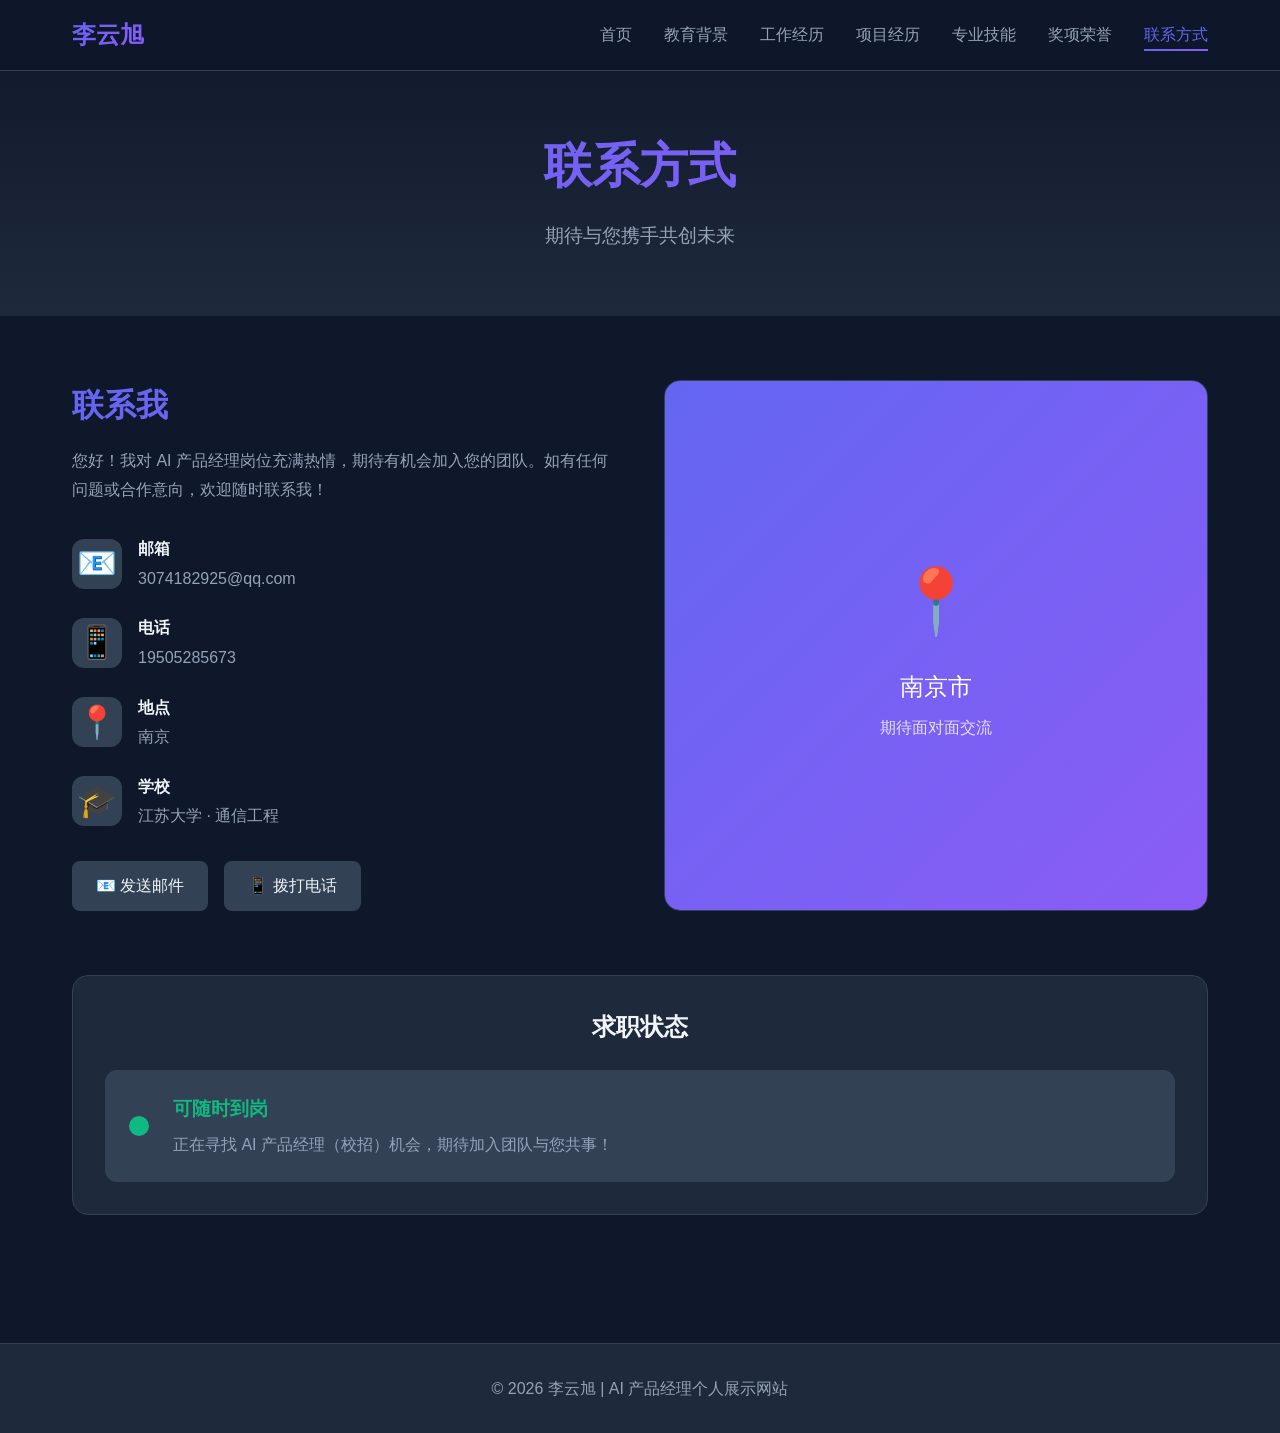
==== contact.html @ aeaad008 "最终版项目代码" ====
<!DOCTYPE html>
<html lang="zh-CN">
<head>
    <meta charset="UTF-8">
    <meta name="viewport" content="width=device-width, initial-scale=1.0">
    <title>联系方式 | 李云旭</title>
    <link rel="stylesheet" href="css/style.css">
</head>
<body>
    <nav class="navbar">
        <div class="nav-container">
            <a href="index.html" class="logo">李云旭</a>
            <ul class="nav-menu">
                <li><a href="index.html">首页</a></li>
                <li><a href="education.html">教育背景</a></li>
                <li><a href="experience.html">工作经历</a></li>
                <li><a href="projects.html">项目经历</a></li>
                <li><a href="skills.html">专业技能</a></li>
                <li><a href="awards.html">奖项荣誉</a></li>
                <li><a href="contact.html" class="active">联系方式</a></li>
            </ul>
            <div class="hamburger">
                <span></span>
                <span></span>
                <span></span>
            </div>
        </div>
    </nav>

    <section class="page-header">
        <h1>联系方式</h1>
        <p>期待与您携手共创未来</p>
    </section>

    <section class="contact-section">
        <div class="container">
            <div class="contact-grid">
                <div class="contact-info">
                    <h2>联系我</h2>
                    <p class="contact-intro">您好！我对 AI 产品经理岗位充满热情，期待有机会加入您的团队。如有任何问题或合作意向，欢迎随时联系我！</p>
                    
                    <div class="contact-items">
                        <div class="contact-item">
                            <div class="contact-icon">📧</div>
                            <div class="contact-details">
                                <h4>邮箱</h4>
                                <a href="mailto:3074182925@qq.com">3074182925@qq.com</a>
                            </div>
                        </div>
                        <div class="contact-item">
                            <div class="contact-icon">📱</div>
                            <div class="contact-details">
                                <h4>电话</h4>
                                <a href="tel:19505285673">19505285673</a>
                            </div>
                        </div>
                        <div class="contact-item">
                            <div class="contact-icon">📍</div>
                            <div class="contact-details">
                                <h4>地点</h4>
                                <p>南京</p>
                            </div>
                        </div>
                        <div class="contact-item">
                            <div class="contact-icon">🎓</div>
                            <div class="contact-details">
                                <h4>学校</h4>
                                <p>江苏大学 · 通信工程</p>
                            </div>
                        </div>
                    </div>

                    <div class="social-links">
                        <a href="mailto:3074182925@qq.com" class="social-link">📧 发送邮件</a>
                        <a href="tel:19505285673" class="social-link">📱 拨打电话</a>
                    </div>
                </div>

                <div class="contact-map">
                    <div class="map-placeholder">
                        <div class="map-icon">📍</div>
                        <p>南京市</p>
                        <span>期待面对面交流</span>
                    </div>
                </div>
            </div>

            <div class="availability">
                <h2>求职状态</h2>
                <div class="status-card">
                    <div class="status-indicator"></div>
                    <div class="status-content">
                        <h3>可随时到岗</h3>
                        <p>正在寻找 AI 产品经理（校招）机会，期待加入团队与您共事！</p>
                    </div>
                </div>
            </div>
        </div>
    </section>

    <footer class="footer">
        <p>© 2026 李云旭 | AI 产品经理个人展示网站</p>
    </footer>

    <script src="js/main.js"></script>
</body>
</html>
---- css/style.css ----
/* ========== 基础变量 ========== */
:root {
    --primary-color: #6366f1;
    --primary-dark: #4f46e5;
    --secondary-color: #8b5cf6;
    --accent-color: #06b6d4;
    --bg-dark: #0f172a;
    --bg-card: #1e293b;
    --bg-light: #334155;
    --text-primary: #f1f5f9;
    --text-secondary: #94a3b8;
    --text-muted: #64748b;
    --border-color: #334155;
    --success-color: #10b981;
    --warning-color: #f59e0b;
    --danger-color: #ef4444;
    --gradient-1: linear-gradient(135deg, #6366f1 0%, #8b5cf6 100%);
    --gradient-2: linear-gradient(135deg, #06b6d4 0%, #6366f1 100%);
    --gradient-3: linear-gradient(135deg, #8b5cf6 0%, #ec4899 100%);
    --shadow-sm: 0 1px 2px rgba(0, 0, 0, 0.3);
    --shadow-md: 0 4px 6px rgba(0, 0, 0, 0.4);
    --shadow-lg: 0 10px 15px rgba(0, 0, 0, 0.5);
    --shadow-xl: 0 20px 25px rgba(0, 0, 0, 0.6);
}

/* ========== 基础重置 ========== */
* {
    margin: 0;
    padding: 0;
    box-sizing: border-box;
}

html {
    scroll-behavior: smooth;
}

body {
    font-family: 'PingFang SC', 'Microsoft YaHei', 'Helvetica Neue', sans-serif;
    background: var(--bg-dark);
    color: var(--text-primary);
    line-height: 1.6;
    overflow-x: hidden;
}

a {
    text-decoration: none;
    color: inherit;
}

ul {
    list-style: none;
}

img {
    max-width: 100%;
    height: auto;
}

/* ========== 导航栏 ========== */
.navbar {
    position: fixed;
    top: 0;
    left: 0;
    right: 0;
    background: rgba(15, 23, 42, 0.95);
    backdrop-filter: blur(10px);
    border-bottom: 1px solid var(--border-color);
    z-index: 1000;
    padding: 1rem 0;
}

.nav-container {
    max-width: 1200px;
    margin: 0 auto;
    padding: 0 2rem;
    display: flex;
    justify-content: space-between;
    align-items: center;
}

.logo {
    font-size: 1.5rem;
    font-weight: bold;
    background: var(--gradient-1);
    -webkit-background-clip: text;
    -webkit-text-fill-color: transparent;
    background-clip: text;
}

.nav-menu {
    display: flex;
    list-style: none;
    gap: 2rem;
}

.nav-menu a {
    color: var(--text-secondary);
    transition: color 0.3s;
    position: relative;
    padding: 0.5rem 0;
}

.nav-menu a:hover,
.nav-menu a.active {
    color: var(--primary-color);
}

.nav-menu a.active::after {
    content: '';
    position: absolute;
    bottom: 0;
    left: 0;
    right: 0;
    height: 2px;
    background: var(--gradient-1);
}

.hamburger {
    display: none;
    cursor: pointer;
    flex-direction: column;
    gap: 5px;
}

.hamburger span {
    display: block;
    width: 25px;
    height: 3px;
    background: var(--text-primary);
    transition: all 0.3s;
}

/* ========== 英雄区域 ========== */
.hero {
    min-height: 100vh;
    display: flex;
    align-items: center;
    justify-content: center;
    padding: 6rem 2rem 4rem;
    position: relative;
    overflow: hidden;
}

.hero-content {
    text-align: center;
    z-index: 1;
    animation: fadeInUp 1s ease;
}

.avatar-container {
    margin-bottom: 2rem;
    position: relative;
}

.avatar {
    width: 150px;
    height: 150px;
    border-radius: 50%;
    border: 4px solid var(--primary-color);
    box-shadow: 0 0 30px rgba(99, 102, 241, 0.5);
    object-fit: cover;
}

.avatar-placeholder {
    width: 150px;
    height: 150px;
    border-radius: 50%;
    border: 4px solid var(--primary-color);
    background: var(--gradient-1);
    display: none;
    align-items: center;
    justify-content: center;
    font-size: 4rem;
    font-weight: bold;
    color: white;
    margin: 0 auto;
}

.hero-title {
    font-size: 3rem;
    margin-bottom: 1rem;
    background: var(--gradient-1);
    -webkit-background-clip: text;
    -webkit-text-fill-color: transparent;
    background-clip: text;
}

.hero-subtitle {
    font-size: 1.5rem;
    color: var(--text-secondary);
    margin-bottom: 2rem;
}

.hero-info {
    display: flex;
    justify-content: center;
    gap: 2rem;
    margin-bottom: 2rem;
    flex-wrap: wrap;
}

.hero-info span {
    color: var(--text-secondary);
    display: flex;
    align-items: center;
    gap: 0.5rem;
}

.hero-buttons {
    display: flex;
    gap: 1rem;
    justify-content: center;
    flex-wrap: wrap;
}

.hero-animation {
    position: absolute;
    top: 0;
    left: 0;
    right: 0;
    bottom: 0;
    pointer-events: none;
}

.floating-element {
    position: absolute;
    width: 20px;
    height: 20px;
    background: var(--gradient-1);
    border-radius: 50%;
    opacity: 0.3;
    animation: float 6s infinite ease-in-out;
}

.floating-element:nth-child(1) {
    top: 20%;
    left: 10%;
    animation-delay: 0s;
}

.floating-element:nth-child(2) {
    top: 60%;
    right: 15%;
    animation-delay: 2s;
}

.floating-element:nth-child(3) {
    bottom: 20%;
    left: 20%;
    animation-delay: 4s;
}

/* ========== 按钮样式 ========== */
.btn {
    padding: 0.75rem 2rem;
    border-radius: 8px;
    font-weight: 600;
    transition: all 0.3s;
    display: inline-block;
    cursor: pointer;
    border: none;
    font-size: 1rem;
}

.btn-primary {
    background: var(--gradient-1);
    color: white;
}

.btn-primary:hover {
    transform: translateY(-2px);
    box-shadow: 0 10px 30px rgba(99, 102, 241, 0.4);
}

.btn-secondary {
    background: transparent;
    color: var(--primary-color);
    border: 2px solid var(--primary-color);
}

.btn-secondary:hover {
    background: var(--primary-color);
    color: white;
}

/* ========== 容器 ========== */
.container {
    max-width: 1200px;
    margin: 0 auto;
    padding: 0 2rem;
}

/* ========== 页面标题 ========== */
.page-header {
    padding: 8rem 2rem 4rem;
    text-align: center;
    background: linear-gradient(180deg, var(--bg-dark) 0%, var(--bg-card) 100%);
}

.page-header h1 {
    font-size: 3rem;
    background: var(--gradient-1);
    -webkit-background-clip: text;
    -webkit-text-fill-color: transparent;
    background-clip: text;
    margin-bottom: 1rem;
}

.page-header p {
    color: var(--text-secondary);
    font-size: 1.2rem;
}

/* ========== 概览卡片 ========== */
.overview {
    padding: 4rem 0;
}

.section-title {
    text-align: center;
    font-size: 2.5rem;
    margin-bottom: 3rem;
    background: var(--gradient-1);
    -webkit-background-clip: text;
    -webkit-text-fill-color: transparent;
    background-clip: text;
}

.section-subtitle {
    text-align: center;
    font-size: 2rem;
    margin-bottom: 2rem;
    color: var(--text-primary);
}

.overview-grid {
    display: grid;
    grid-template-columns: repeat(auto-fit, minmax(250px, 1fr));
    gap: 2rem;
}

.overview-card {
    background: var(--bg-card);
    padding: 2rem;
    border-radius: 16px;
    border: 1px solid var(--border-color);
    text-align: center;
    transition: all 0.3s;
}

.overview-card:hover {
    transform: translateY(-5px);
    border-color: var(--primary-color);
    box-shadow: 0 10px 30px rgba(99, 102, 241, 0.2);
}

.card-icon {
    font-size: 3rem;
    margin-bottom: 1rem;
}

.overview-card h3 {
    margin-bottom: 0.5rem;
    color: var(--text-primary);
}

.overview-card p {
    color: var(--text-secondary);
    margin-bottom: 1rem;
}

.card-link {
    color: var(--primary-color);
    font-weight: 600;
    transition: gap 0.3s;
}

.card-link:hover {
    gap: 0.5rem;
}

/* ========== 教育背景页面优化 ========== */
.education-section {
    padding: 4rem 0;
    min-height: calc(100vh - 200px);
}

/* 网格布局 - 左右分栏 */
.education-grid {
    display: grid;
    grid-template-columns: 1.2fr 0.8fr;
    gap: 2rem;
    align-items: start;
}

/* 左侧教育主卡片 */
.education-main {
    animation: fadeInLeft 0.8s ease;
}

.timeline-card {
    background: var(--bg-card);
    border-radius: 20px;
    border: 1px solid var(--border-color);
    padding: 2.5rem;
    transition: all 0.3s;
}

.timeline-card:hover {
    border-color: var(--primary-color);
    box-shadow: 0 10px 40px rgba(99, 102, 241, 0.15);
}

.timeline-header {
    display: flex;
    gap: 1.5rem;
    align-items: flex-start;
    margin-bottom: 2rem;
    padding-bottom: 2rem;
    border-bottom: 1px solid var(--border-color);
}

.timeline-icon {
    font-size: 3rem;
    flex-shrink: 0;
}

.timeline-info {
    flex: 1;
}

.timeline-date {
    color: var(--primary-color);
    font-weight: 600;
    font-size: 0.95rem;
    margin-bottom: 0.5rem;
    display: block;
}

.timeline-info h3 {
    font-size: 1.8rem;
    margin-bottom: 0.5rem;
    background: var(--gradient-1);
    -webkit-background-clip: text;
    -webkit-text-fill-color: transparent;
    background-clip: text;
}

.timeline-school,
.timeline-major {
    color: var(--text-secondary);
    margin-bottom: 0.3rem;
    font-size: 0.95rem;
}

/* 统计卡片优化 */
.education-stats {
    display: grid;
    grid-template-columns: repeat(3, 1fr);
    gap: 1rem;
    margin: 2rem 0;
}

.stat-card {
    background: var(--bg-light);
    padding: 1.5rem 1rem;
    border-radius: 12px;
    text-align: center;
    transition: all 0.3s;
    border: 1px solid transparent;
}

.stat-card:hover {
    border-color: var(--primary-color);
    transform: translateY(-3px);
}

.stat-value {
    display: block;
    font-size: 1.5rem;
    font-weight: bold;
    color: var(--primary-color);
    margin-bottom: 0.5rem;
}

/* CET-6 特殊处理 - 字体缩小 */
.stat-value.small-text {
    font-size: 1.2rem;
    letter-spacing: 1px;
}

.stat-label {
    color: var(--text-secondary);
    font-size: 0.85rem;
    display: block;
}

/* 课程详情 */
.education-details {
    margin-top: 2rem;
    padding-top: 2rem;
    border-top: 1px solid var(--border-color);
}

.education-details h4 {
    margin-bottom: 1rem;
    color: var(--text-primary);
    font-size: 1.1rem;
}

.course-tags {
    display: flex;
    flex-wrap: wrap;
    gap: 0.5rem;
}

.course-tags span {
    background: rgba(99, 102, 241, 0.15);
    color: var(--primary-color);
    padding: 0.5rem 1rem;
    border-radius: 20px;
    font-size: 0.9rem;
    border: 1px solid rgba(99, 102, 241, 0.3);
    transition: all 0.3s;
}

.course-tags span:hover {
    background: rgba(99, 102, 241, 0.25);
    transform: translateY(-2px);
}

/* 右侧校园经历 */
.campus-experience-side {
    animation: fadeInRight 0.8s ease;
}

.side-title {
    font-size: 1.5rem;
    margin-bottom: 1.5rem;
    color: var(--text-primary);
    display: flex;
    align-items: center;
    gap: 0.5rem;
}

.experience-card-compact {
    background: var(--bg-card);
    border-radius: 16px;
    border: 1px solid var(--border-color);
    padding: 1.5rem;
    margin-bottom: 1.5rem;
    transition: all 0.3s;
}

.experience-card-compact:hover {
    border-color: var(--primary-color);
    transform: translateY(-3px);
    box-shadow: 0 8px 25px rgba(99, 102, 241, 0.15);
}

.exp-header {
    display: flex;
    align-items: center;
    gap: 1rem;
    margin-bottom: 1rem;
    padding-bottom: 1rem;
    border-bottom: 1px solid var(--border-color);
}

.exp-icon {
    font-size: 2rem;
    flex-shrink: 0;
}

.exp-info {
    flex: 1;
}

.exp-info h4 {
    font-size: 1.2rem;
    margin-bottom: 0.25rem;
    color: var(--text-primary);
}

.exp-org {
    color: var(--text-secondary);
    font-size: 0.85rem;
    display: block;
}

.exp-time {
    color: var(--primary-color);
    font-size: 0.85rem;
    font-weight: 600;
    white-space: nowrap;
}

.exp-details {
    padding-left: 0.5rem;
}

.exp-details li {
    color: var(--text-secondary);
    margin-bottom: 0.5rem;
    position: relative;
    padding-left: 1.2rem;
    font-size: 0.9rem;
    line-height: 1.6;
}

.exp-details li::before {
    content: '▹';
    color: var(--primary-color);
    position: absolute;
    left: 0;
    font-size: 0.8rem;
}

/* 动画 */
@keyframes fadeInLeft {
    from {
        opacity: 0;
        transform: translateX(-30px);
    }
    to {
        opacity: 1;
        transform: translateX(0);
    }
}

@keyframes fadeInRight {
    from {
        opacity: 0;
        transform: translateX(30px);
    }
    to {
        opacity: 1;
        transform: translateX(0);
    }
}

/* 响应式 */
@media (max-width: 900px) {
    .education-grid {
        grid-template-columns: 1fr;
    }
    
    .education-stats {
        grid-template-columns: 1fr;
    }
    
    .exp-header {
        flex-wrap: wrap;
    }
    
    .exp-time {
        width: 100%;
        margin-top: 0.5rem;
    }
}

/* ========== 工作经历 ========== */
.experience-section {
    padding: 4rem 0;
}

.company-card {
    background: var(--bg-card);
    border-radius: 16px;
    border: 1px solid var(--border-color);
    overflow: hidden;
}

.company-header {
    background: var(--bg-light);
    padding: 2rem;
    display: flex;
    justify-content: space-between;
    align-items: center;
    flex-wrap: wrap;
    gap: 1rem;
}

.company-info h2 {
    font-size: 1.8rem;
    margin-bottom: 0.5rem;
}

.company-position,
.company-time {
    color: var(--text-secondary);
}

.company-tags {
    display: flex;
    gap: 0.5rem;
    flex-wrap: wrap;
}

.company-tags span {
    background: linear-gradient(135deg, rgba(99, 102, 241, 0.3) 0%, rgba(139, 92, 246, 0.3) 100%);
    color: #a5b4fc;
    padding: 0.6rem 1.2rem;
    border-radius: 20px;
    font-size: 1rem;
    font-weight: 700;
    border: 1px solid rgba(99, 102, 241, 0.5);
    box-shadow: 0 2px 10px rgba(99, 102, 241, 0.2);
    transition: all 0.3s;
}

.company-tags span:hover {
    background: linear-gradient(135deg, rgba(99, 102, 241, 0.5) 0%, rgba(139, 92, 246, 0.5) 100%);
    color: #c7d2fe;
    transform: translateY(-2px);
    box-shadow: 0 4px 15px rgba(99, 102, 241, 0.4);
}


/* 霓虹发光效果 */
.company-tags span.bold {
    text-shadow: 0 0 10px rgba(99, 102, 241, 0.8),
                 0 0 20px rgba(99, 102, 241, 0.5);
}

.work-content {
    padding: 2rem;
}

.work-item {
    display: flex;
    gap: 1.5rem;
    margin-bottom: 2rem;
    padding-bottom: 2rem;
    border-bottom: 1px solid var(--border-color);
}

.work-item:last-child {
    margin-bottom: 0;
    padding-bottom: 0;
    border-bottom: none;
}

.work-icon {
    font-size: 2rem;
    flex-shrink: 0;
}

.work-details h3 {
    margin-bottom: 1rem;
    color: var(--primary-color);
}

.work-details ul {
    padding-left: 1rem;
}

.work-details li {
    color: var(--text-secondary);
    margin-bottom: 0.5rem;
    position: relative;
    padding-left: 1.5rem;
}

.work-details li::before {
    content: '•';
    color: var(--primary-color);
    position: absolute;
    left: 0;
}

/* 公司卡片操作按钮区域 */
.company-action {
    width: auto;
    margin-top: 0;
    display: flex;
    justify-content: flex-end;
    align-self: center;
}

@media (max-width: 768px) {
    .company-action {
        width: 100%;
        margin-top: 1rem;
        justify-content: center;
        align-self: stretch;
    }
}

/* 查看工作内容按钮样式 */
.btn-view-work {
    display: inline-flex;
    align-items: center;
    gap: 0.5rem;
    padding: 0.75rem 2rem;
    background: linear-gradient(135deg, #667eea 0%, #764ba2 100%);
    color: #fff;
    text-decoration: none;
    border-radius: 50px;
    font-weight: 600;
    font-size: 0.95rem;
    transition: all 0.3s ease;
    box-shadow: 0 4px 15px rgba(102, 126, 234, 0.3);
    border: 2px solid transparent;
    position: relative;
    overflow: hidden;
}

.btn-view-work::before {
    content: '';
    position: absolute;
    top: 0;
    left: -100%;
    width: 100%;
    height: 100%;
    background: linear-gradient(90deg, transparent, rgba(255, 255, 255, 0.3), transparent);
    transition: left 0.5s ease;
}

.btn-view-work:hover {
    transform: translateY(-2px);
    box-shadow: 0 6px 20px rgba(102, 126, 234, 0.5);
    border-color: rgba(255, 255, 255, 0.3);
}

.btn-view-work:hover::before {
    left: 100%;
}

.btn-view-work:active {
    transform: translateY(0);
}

.btn-icon {
    font-size: 1.1rem;
    animation: pulse 2s infinite;
}

@keyframes pulse {
    0%, 100% {
        transform: scale(1);
    }
    50% {
        transform: scale(1.1);
    }
}

/* 响应式调整 */
@media (max-width: 768px) {
    .btn-view-work {
        padding: 0.6rem 1.5rem;
        font-size: 0.9rem;
    }
}

/* ========== 工作界面展示区域 ========== */
.work-gallery {
    margin-top: 4rem;
    padding: 3rem 2rem;
    background: var(--bg-card);
    border-radius: 20px;
    border: 1px solid var(--border-color);
}

.gallery-title {
    text-align: center;
    font-size: 2rem;
    margin-bottom: 0.5rem;
    background: var(--gradient-1);
    -webkit-background-clip: text;
    -webkit-text-fill-color: transparent;
    background-clip: text;
}

.gallery-subtitle {
    text-align: center;
    color: var(--text-secondary);
    margin-bottom: 2.5rem;
}

/* 图片网格布局 - 一行 2 个 */
.gallery-grid {
    display: grid;
    grid-template-columns: repeat(2, 1fr);
    gap: 2rem;
    max-width: 1200px;
    margin: 0 auto;
}

.gallery-item {
    position: relative;
    border-radius: 16px;
    overflow: hidden;
    cursor: pointer;
    transition: all 0.3s ease;
    border: 1px solid var(--border-color);
    background: var(--bg-dark);
}

.gallery-item:hover {
    transform: translateY(-8px);
    box-shadow: 0 20px 40px rgba(99, 102, 241, 0.3);
    border-color: var(--primary-color);
}

.gallery-item img {
    width: 100%;
    height: 280px;
    object-fit: cover;
    display: block;
    transition: transform 0.3s ease;
}

.gallery-item:hover img {
    transform: scale(1.05);
}

/* 悬停遮罩层 */
.gallery-overlay {
    position: absolute;
    top: 0;
    left: 0;
    right: 0;
    bottom: 0;
    background: linear-gradient(135deg, rgba(99, 102, 241, 0.85) 0%, rgba(139, 92, 246, 0.85) 100%);
    display: flex;
    flex-direction: column;
    align-items: center;
    justify-content: center;
    opacity: 0;
    transition: opacity 0.3s ease;
}

.gallery-item:hover .gallery-overlay {
    opacity: 1;
}

.gallery-icon {
    font-size: 3rem;
    margin-bottom: 0.5rem;
    animation: zoomIn 0.3s ease;
}

.gallery-text {
    color: white;
    font-size: 1.1rem;
    font-weight: 600;
}

/* 图片说明 */
.gallery-caption {
    padding: 1rem;
    text-align: center;
    color: var(--text-primary);
    font-weight: 500;
    background: var(--bg-dark);
    border-top: 1px solid var(--border-color);
}

/* ========== 图片放大弹窗 (Lightbox) ========== */
.lightbox {
    display: none;
    position: fixed;
    z-index: 9999;
    top: 0;
    left: 0;
    width: 100%;
    height: 100%;
    background: rgba(0, 0, 0, 0.95);
    backdrop-filter: blur(10px);
    animation: fadeIn 0.3s ease;
}

.lightbox.active {
    display: flex;
    align-items: center;
    justify-content: center;
}

.lightbox-content {
    max-width: 90%;
    max-height: 85vh;
    text-align: center;
}

.lightbox-content img {
    max-width: 100%;
    max-height: 80vh;
    border-radius: 12px;
    box-shadow: 0 20px 60px rgba(0, 0, 0, 0.5);
    animation: zoomIn 0.3s ease;
}

.lightbox-caption {
    color: white;
    font-size: 1.2rem;
    margin-top: 1rem;
    padding: 0.5rem 1rem;
    background: rgba(99, 102, 241, 0.3);
    border-radius: 8px;
    display: inline-block;
}

.lightbox-close {
    position: absolute;
    top: 20px;
    right: 30px;
    font-size: 3rem;
    color: white;
    cursor: pointer;
    transition: color 0.3s;
    z-index: 10000;
}

.lightbox-close:hover {
    color: var(--primary-color);
}

.lightbox-nav {
    position: absolute;
    top: 50%;
    transform: translateY(-50%);
    font-size: 3rem;
    color: white;
    cursor: pointer;
    padding: 1rem;
    transition: all 0.3s;
    user-select: none;
}

.lightbox-nav:hover {
    color: var(--primary-color);
    transform: translateY(-50%) scale(1.2);
}

.lightbox-prev {
    left: 20px;
}

.lightbox-next {
    right: 20px;
}

/* 动画 */
@keyframes zoomIn {
    from {
        opacity: 0;
        transform: scale(0.9);
    }
    to {
        opacity: 1;
        transform: scale(1);
    }
}

@keyframes fadeIn {
    from {
        opacity: 0;
    }
    to {
        opacity: 1;
    }
}

/* 响应式设计 */
@media (max-width: 900px) {
    .gallery-grid {
        grid-template-columns: 1fr;
        gap: 1.5rem;
    }
    
    .gallery-item img {
        height: 220px;
    }
    
    .lightbox-nav {
        font-size: 2rem;
        padding: 0.5rem;
    }
}

@media (max-width: 480px) {
    .work-gallery {
        padding: 2rem 1rem;
    }
    
    .gallery-title {
        font-size: 1.5rem;
    }
    
    .lightbox-close {
        font-size: 2.5rem;
        top: 10px;
        right: 15px;
    }
}

/* ========== 项目卡片 ========== */
.projects-section {
    padding: 4rem 0;
}

.project-card {
    background: var(--bg-card);
    border-radius: 16px;
    overflow: hidden;
    border: 1px solid var(--border-color);
    margin-bottom: 3rem;
    display: grid;
    grid-template-columns: 1fr 1fr;
    transition: all 0.3s;
}

.project-card:hover {
    border-color: var(--primary-color);
    box-shadow: 0 10px 40px rgba(99, 102, 241, 0.2);
}

.project-image {
    height: 100%;
    min-height: 300px;
    position: relative;
    background: var(--bg-light);
}

.project-image img {
    width: 100%;
    height: 100%;
    object-fit: cover;
}

.project-placeholder {
    position: absolute;
    top: 0;
    left: 0;
    right: 0;
    bottom: 0;
    display: none;
    align-items: center;
    justify-content: center;
    background: var(--gradient-1);
    color: white;
    font-size: 1.5rem;
    font-weight: bold;
}

.project-content {
    padding: 2rem;
    display: flex;
    flex-direction: column;
    justify-content: center;
}

.project-content h3 {
    font-size: 1.5rem;
    margin-bottom: 0.5rem;
}

.project-role {
    color: var(--text-secondary);
    font-size: 0.9rem;
    margin-bottom: 1rem;
    display: block;
}

.project-tags {
    display: flex;
    gap: 0.5rem;
    flex-wrap: wrap;
    margin-bottom: 1.5rem;
}

.project-tags span {
    background: rgba(99, 102, 241, 0.2);
    color: var(--primary-color);
    padding: 0.25rem 0.75rem;
    border-radius: 20px;
    font-size: 0.85rem;
}

.project-details {
    margin-bottom: 1.5rem;
}

.project-details li {
    color: var(--text-secondary);
    margin-bottom: 0.75rem;
    line-height: 1.7;
}

.project-details li strong {
    color: var(--primary-color);
}

.project-links {
    display: flex;
    gap: 1rem;
    flex-wrap: wrap;
    justify-content: center; /* 居中 */
}

.project-links .btn-primary {
    min-width: 220px;
    padding: 0.9rem 2.5rem;
    text-align: center;
    font-size: 1.05rem;
}

/* ========== 项目图片点击放大样式 ========== */
.project-image {
    position: relative;
    cursor: pointer;
    overflow: hidden;
}

.project-image-overlay {
    position: absolute;
    top: 0;
    left: 0;
    right: 0;
    bottom: 0;
    background: linear-gradient(135deg, rgba(99, 102, 241, 0.85) 0%, rgba(139, 92, 246, 0.85) 100%);
    display: flex;
    flex-direction: column;
    align-items: center;
    justify-content: center;
    opacity: 0;
    transition: opacity 0.3s ease;
}

.project-image:hover .project-image-overlay {
    opacity: 1;
}

.project-image:hover img {
    transform: scale(1.05);
}

.zoom-icon {
    font-size: 3rem;
    margin-bottom: 0.5rem;
    animation: zoomIn 0.3s ease;
}

.zoom-text {
    color: white;
    font-size: 1.1rem;
    font-weight: 600;
}

/* ========== 视频项目特殊样式 ========== */
.video-project-card {
    display: grid;
    grid-template-columns: 1fr 1fr;
}

.project-video-container {
    position: relative;
    background: var(--bg-light);
    display: flex;
    flex-direction: column;
}

.video-wrapper {
    position: relative;
    width: 100%;
    height: 100%;
    min-height: 400px;
}

.video-wrapper video {
    width: 100%;
    height: 100%;
    object-fit: cover;
    border-radius: 16px 0 0 16px;
}

.video-play-button {
    position: absolute;
    top: 50%;
    left: 50%;
    transform: translate(-50%, -50%);
    cursor: pointer;
    transition: all 0.3s ease;
    z-index: 10;
}

.video-play-button:hover {
    transform: translate(-50%, -50%) scale(1.1);
}

.play-icon {
    width: 100px;
    height: 100px;
    filter: drop-shadow(0 10px 30px rgba(0, 0, 0, 0.5));
}

.video-hint {
    position: absolute;
    bottom: 20px;
    left: 50%;
    transform: translateX(-50%);
    background: rgba(99, 102, 241, 0.9);
    color: white;
    padding: 0.75rem 1.5rem;
    border-radius: 50px;
    font-weight: 600;
    font-size: 0.95rem;
    box-shadow: 0 4px 15px rgba(99, 102, 241, 0.4);
    animation: pulse 2s infinite;
}

/* ========== 项目图片画廊 ========== */
.project-images-gallery {
    display: grid;
    grid-template-columns: repeat(2, 1fr);
    gap: 1rem;
    margin-top: 1.5rem;
}

.project-gallery-item {
    position: relative;
    border-radius: 12px;
    overflow: hidden;
    cursor: pointer;
    border: 1px solid var(--border-color);
    transition: all 0.3s ease;
}

.project-gallery-item:hover {
    transform: translateY(-5px);
    box-shadow: 0 10px 30px rgba(99, 102, 241, 0.3);
    border-color: var(--primary-color);
}

.project-gallery-item img {
    width: 100%;
    height: 180px;
    object-fit: cover;
    display: block;
    transition: transform 0.3s ease;
}

.project-gallery-item:hover img {
    transform: scale(1.05);
}

.gallery-item-overlay {
    position: absolute;
    top: 0;
    left: 0;
    right: 0;
    bottom: 0;
    background: linear-gradient(135deg, rgba(99, 102, 241, 0.9) 0%, rgba(139, 92, 246, 0.9) 100%);
    display: flex;
    flex-direction: column;
    align-items: center;
    justify-content: center;
    opacity: 0;
    transition: opacity 0.3s ease;
}

.project-gallery-item:hover .gallery-item-overlay {
    opacity: 1;
}

.gallery-item-caption {
    padding: 0.75rem;
    text-align: center;
    color: var(--text-primary);
    font-size: 0.9rem;
    font-weight: 500;
    background: var(--bg-dark);
}

/* 响应式调整 */
@media (max-width: 900px) {
    .video-project-card {
        grid-template-columns: 1fr;
    }
    
    .video-wrapper {
        min-height: 300px;
    }
    
    .play-icon {
        width: 80px;
        height: 80px;
    }
    
    .project-images-gallery {
        grid-template-columns: 1fr;
    }
}

@media (max-width: 480px) {
    .video-wrapper {
        min-height: 250px;
    }
    
    .play-icon {
        width: 70px;
        height: 70px;
    }
    
    .video-hint {
        font-size: 0.85rem;
        padding: 0.6rem 1.2rem;
    }
    
    .project-gallery-item img {
        height: 150px;
    }
}

/* ========== 技能页面 ========== */
.skills-section {
    padding: 4rem 0;
}

.skills-grid {
    display: grid;
    grid-template-columns: repeat(auto-fit, minmax(300px, 1fr));
    gap: 2rem;
    margin-bottom: 4rem;
}

.skill-category {
    background: var(--bg-card);
    padding: 2rem;
    border-radius: 16px;
    border: 1px solid var(--border-color);
    transition: all 0.3s;
}

.skill-category:hover {
    border-color: var(--primary-color);
    transform: translateY(-5px);
    box-shadow: 0 10px 30px rgba(99, 102, 241, 0.15);
}

/* 分类标题优化 */
.skill-category h2 {
    font-size: 1.3rem;
    margin-bottom: 1.5rem;
    color: var(--text-primary);
    display: flex;
    align-items: center;
    gap: 0.75rem;
    padding-bottom: 1rem;
    border-bottom: 1px solid var(--border-color);
}

.skill-icon {
    font-size: 1.8rem;
}

.skill-items {
    display: flex;
    flex-direction: column;
    gap: 1.2rem;
}

.skill-item {
    display: flex;
    flex-direction: column;
    gap: 0.7rem;
}

/* OpenCLAW 高亮样式 */
.skill-item.highlight .skill-name {
    color: var(--primary-color);
    font-weight: 700;
    font-size: 1.1rem;
}

.skill-item.highlight .skill-progress {
    background: linear-gradient(135deg, #6366f1 0%, #a5b4fc 100%);
    box-shadow: 0 2px 10px rgba(99, 102, 241, 0.4);
}

/* 🔥 技能名称 - 增大字体 */
.skill-name {
    color: var(--text-primary);
    font-size: 1.05rem;  /* 从 0.95rem 增大 */
    font-weight: 500;
    letter-spacing: 0.3px;
}

/* 🔥 技能进度条 - 增大高度 + 增强视觉效果 */
.skill-bar {
    height: 10px;  /* 从 8px 增大到 10px */
    background: var(--bg-light);
    border-radius: 6px;  /* 圆角稍大 */
    overflow: hidden;
    box-shadow: inset 0 2px 4px rgba(0, 0, 0, 0.3);  /* 内阴影增加立体感 */
}

.skill-progress {
    height: 100%;
    background: var(--gradient-1);
    border-radius: 6px;
    transition: width 1.2s ease;  /* 动画稍慢更流畅 */
    box-shadow: 0 2px 8px rgba(99, 102, 241, 0.4);  /* 外发光效果 */
}

.skill-meta {
    display: flex;
    justify-content: center;
    align-items: center;
    padding: 0 1rem 1rem 1rem;
    gap: 0.75rem;
    flex-wrap: wrap;
}

.skill-badges {
    display: inline-flex;
    gap: 0.6rem;
    align-items: center;
    justify-content: center;
    flex-wrap: nowrap;
}

/* 自我评价优化 */
.self-evaluation {
    background: var(--bg-card);
    padding: 2.5rem;  /* 内边距稍大 */
    border-radius: 16px;
    border: 1px solid var(--border-color);
    margin-top: 3rem;
}

.evaluation-content p {
    color: var(--text-secondary);
    line-height: 1.9;  /* 行高稍大更易读 */
    font-size: 1.1rem;  /* 字体稍大 */
}

/* ========== 响应式适配 ========== */
@media (max-width: 900px) {
    .skill-category h2 {
        font-size: 1.2rem;
    }
    
    .skill-name {
        font-size: 1rem;
    }
    
    .skill-bar {
        height: 9px;
    }
    
    .skill-items {
        gap: 1rem;
    }
}

@media (max-width: 480px) {
    .skill-category {
        padding: 1.5rem;
    }
    
    .skill-category h2 {
        font-size: 1.1rem;
        gap: 0.5rem;
    }
    
    .skill-icon {
        font-size: 1.5rem;
    }
    
    .skill-name {
        font-size: 0.95rem;
    }
    
    .skill-bar {
        height: 8px;
    }
    
    .skill-items {
        gap: 0.9rem;
    }
    
    .self-evaluation {
        padding: 2rem;
    }
    
    .evaluation-content p {
        font-size: 1rem;
    }
}

/* ========== 奖项页面 ========== */
.awards-section {
    padding: 4rem 0;
}

.awards-summary {
    display: grid;
    grid-template-columns: repeat(auto-fit, minmax(150px, 1fr));
    gap: 1.5rem;
    margin-bottom: 3rem;
}

.summary-card {
    background: var(--bg-card);
    padding: 2rem;
    border-radius: 16px;
    border: 1px solid var(--border-color);
    text-align: center;
    transition: all 0.3s;
}

.summary-card:hover {
    border-color: var(--primary-color);
    transform: scale(1.05);
}

.summary-number {
    display: block;
    font-size: 3rem;
    font-weight: bold;
    background: var(--gradient-1);
    -webkit-background-clip: text;
    -webkit-text-fill-color: transparent;
    background-clip: text;
}

.summary-label {
    color: var(--text-secondary);
    font-size: 0.95rem;
}

.awards-grid {
    display: grid;
    grid-template-columns: repeat(auto-fit, minmax(300px, 1fr));
    gap: 2rem;
}

.award-card {
    background: var(--bg-card);
    padding: 2rem;
    border-radius: 16px;
    border: 1px solid var(--border-color);
    transition: all 0.3s;
}

.award-card:hover {
    transform: translateY(-5px);
    box-shadow: 0 10px 30px rgba(99, 102, 241, 0.2);
}

.award-national { border-top: 4px solid #fbbf24; }
.award-provincial { border-top: 4px solid #94a3b8; }
.award-school { border-top: 4px solid #cd7f32; }
.award-scholarship { border-top: 4px solid #10b981; }
.award-honor { border-top: 4px solid #ec4899; }
.award-copyright { border-top: 4px solid #06b6d4; }

.award-icon {
    font-size: 2.5rem;
    margin-bottom: 1rem;
}

.award-card h3 {
    margin-bottom: 1.5rem;
    color: var(--text-primary);
}

.award-item {
    display: flex;
    justify-content: space-between;
    align-items: center;
    padding: 0.75rem 0;
    border-bottom: 1px solid var(--border-color);
}

.award-item:last-child {
    border-bottom: none;
}

.award-item h4 {
    font-size: 0.95rem;
    color: var(--text-secondary);
    font-weight: normal;
}

.award-level {
    color: var(--primary-color);
    font-weight: 600;
    font-size: 0.85rem;
    white-space: nowrap;
    margin-left: 1rem;
}

/* ========== 联系页面 ========== */
.contact-section {
    padding: 4rem 0;
}

.contact-grid {
    display: grid;
    grid-template-columns: 1fr 1fr;
    gap: 3rem;
    margin-bottom: 4rem;
}

.contact-info h2 {
    font-size: 2rem;
    margin-bottom: 1rem;
    background: var(--gradient-1);
    -webkit-background-clip: text;
    -webkit-text-fill-color: transparent;
    background-clip: text;
}

.contact-intro {
    color: var(--text-secondary);
    margin-bottom: 2rem;
    line-height: 1.8;
}

.contact-items {
    display: flex;
    flex-direction: column;
    gap: 1.5rem;
    margin-bottom: 2rem;
}

.contact-item {
    display: flex;
    align-items: center;
    gap: 1rem;
}

.contact-icon {
    font-size: 2rem;
    width: 50px;
    height: 50px;
    background: var(--bg-light);
    border-radius: 12px;
    display: flex;
    align-items: center;
    justify-content: center;
}

.contact-details h4 {
    color: var(--text-primary);
    margin-bottom: 0.25rem;
}

.contact-details a,
.contact-details p {
    color: var(--text-secondary);
}

.contact-details a:hover {
    color: var(--primary-color);
}

.social-links {
    display: flex;
    gap: 1rem;
    flex-wrap: wrap;
}

.social-link {
    background: var(--bg-light);
    color: var(--text-primary);
    padding: 0.75rem 1.5rem;
    border-radius: 8px;
    transition: all 0.3s;
}

.social-link:hover {
    background: var(--primary-color);
    transform: translateY(-2px);
}

.contact-map {
    background: var(--bg-card);
    border-radius: 16px;
    border: 1px solid var(--border-color);
    overflow: hidden;
}

.map-placeholder {
    height: 100%;
    min-height: 400px;
    display: flex;
    flex-direction: column;
    align-items: center;
    justify-content: center;
    background: var(--gradient-1);
    color: white;
}

.map-icon {
    font-size: 4rem;
    margin-bottom: 1rem;
}

.map-placeholder p {
    font-size: 1.5rem;
    margin-bottom: 0.5rem;
}

.map-placeholder span {
    opacity: 0.8;
}

.availability {
    background: var(--bg-card);
    padding: 2rem;
    border-radius: 16px;
    border: 1px solid var(--border-color);
}

.availability h2 {
    text-align: center;
    margin-bottom: 1.5rem;
}

.status-card {
    display: flex;
    align-items: center;
    gap: 1.5rem;
    background: var(--bg-light);
    padding: 1.5rem;
    border-radius: 12px;
}

.status-indicator {
    width: 20px;
    height: 20px;
    background: var(--success-color);
    border-radius: 50%;
    animation: pulse 2s infinite;
}

.status-content h3 {
    color: var(--success-color);
    margin-bottom: 0.5rem;
}

.status-content p {
    color: var(--text-secondary);
}

/* ========== 页脚 ========== */
.footer {
    background: var(--bg-card);
    padding: 2rem;
    text-align: center;
    color: var(--text-secondary);
    border-top: 1px solid var(--border-color);
    margin-top: 4rem;
}

/* ========== 动画 ========== */
@keyframes fadeInUp {
    from {
        opacity: 0;
        transform: translateY(30px);
    }
    to {
        opacity: 1;
        transform: translateY(0);
    }
}

@keyframes fadeInRight {
    from {
        opacity: 0;
        transform: translateX(-30px);
    }
    to {
        opacity: 1;
        transform: translateX(0);
    }
}

@keyframes float {
    0%, 100% {
        transform: translateY(0);
    }
    50% {
        transform: translateY(-20px);
    }
}

@keyframes pulse {
    0%, 100% {
        opacity: 1;
        transform: scale(1);
    }
    50% {
        opacity: 0.5;
        transform: scale(1.1);
    }
}

.fade-in {
    animation: fadeInUp 0.6s ease forwards;
}

/* ========== 响应式设计 ========== */
@media (max-width: 768px) {
    .nav-menu {
        position: fixed;
        top: 70px;
        left: 0;
        right: 0;
        background: var(--bg-card);
        flex-direction: column;
        padding: 2rem;
        gap: 1rem;
        transform: translateX(-100%);
        transition: transform 0.3s;
        border-bottom: 1px solid var(--border-color);
    }

    .nav-menu.active {
        transform: translateX(0);
    }

    .hamburger {
        display: flex;
    }

    .hero-title {
        font-size: 2rem;
    }

    .hero-subtitle {
        font-size: 1.2rem;
    }

    .hero-info {
        flex-direction: column;
        gap: 1rem;
    }

    .page-header h1 {
        font-size: 2rem;
    }

    .timeline::before {
        left: 20px;
    }

    .timeline-dot {
        left: 20px;
    }

    .timeline-content {
        margin-left: 0;
        padding-left: 3rem;
    }

    .education-stats {
        grid-template-columns: 1fr;
    }

    .project-card {
        grid-template-columns: 1fr;
    }

    .project-image {
        min-height: 200px;
    }

    .company-header {
        flex-direction: column;
        text-align: center;
    }

    .contact-grid {
        grid-template-columns: 1fr;
    }

    .awards-grid {
        grid-template-columns: 1fr;
    }

    .skills-grid {
        grid-template-columns: 1fr;
    }

    .work-item {
        flex-direction: column;
        gap: 1rem;
    }
}

@media (max-width: 480px) {
    .nav-container {
        padding: 0 1rem;
    }

    .container {
        padding: 0 1rem;
    }

    .hero {
        padding: 5rem 1rem 3rem;
    }

    .avatar {
        width: 120px;
        height: 120px;
    }

    .avatar-placeholder {
        width: 120px;
        height: 120px;
        font-size: 3rem;
    }

    .btn {
        padding: 0.6rem 1.5rem;
        font-size: 0.9rem;
    }
}

/* ========== Skills 页面图片展示微调 ========== */
.skills-showcase {
    margin-top: 3rem;
    padding: 2rem 0 4rem;
}

.skills-gallery .gallery-item img {
    height: 360px;
    object-fit: contain;
    background: linear-gradient(180deg, rgba(255,255,255,0.02), rgba(255,255,255,0.01));
}

@media (max-width: 900px) {
    .skills-gallery .gallery-item img {
        height: 260px;
    }
}

@media (max-width: 480px) {
    .skills-gallery .gallery-item img {
        height: 180px;
    }
}

/* Skills 展示 - 徽章、下载按钮与卡片美化 */
.skill-hero {
    grid-column: 1/-1;
    margin-bottom: 1rem;
    display: flex;
    justify-content: center;
}

.skill-tags {
    display: flex;
    gap: 0.6rem;
    flex-wrap: wrap;
    justify-content: center;
}

.skill-pill {
    background: linear-gradient(90deg,#667eea,#764ba2);
    color: white;
    padding: 0.45rem 0.8rem;
    border-radius: 20px;
    font-weight: 700;
    box-shadow: 0 6px 18px rgba(102,126,234,0.12);
    font-size: 0.9rem;
}

.gallery-item {
    display: flex;
    flex-direction: column;
    justify-content: space-between;
}

.gallery-caption {
    padding: 0.75rem 1rem;
    font-weight: 600;
    color: var(--text-primary);
}

.skill-meta {
    display: flex;
    justify-content: space-between;
    align-items: center;
    padding: 0 1rem 1rem 1rem;
    gap: 0.5rem;
}

.skill-badges {
    display: flex;
    gap: 0.5rem;
    align-items: center;
    flex-wrap: wrap;
}

.badge {
    background: rgba(99,102,241,0.12);
    color: var(--primary-color);
    padding: 0.25rem 0.6rem;
    border-radius: 999px;
    font-weight: 700;
    font-size: 0.85rem;
    border: 1px solid rgba(99,102,241,0.18);
}

.download-btn {
    background: linear-gradient(90deg,#06b6d4,#6366f1);
    color: white;
    padding: 0.4rem 0.8rem;
    border-radius: 8px;
    text-decoration: none;
    font-weight: 700;
    transition: transform 0.15s ease, box-shadow 0.15s ease;
    box-shadow: 0 6px 18px rgba(6,182,212,0.12);
    white-space: nowrap;
}

.download-btn:hover { transform: translateY(-3px); box-shadow: 0 12px 30px rgba(6,182,212,0.18); }

/* 更大的 lightbox 图像在技能页上适配 */
#skills-lightbox .lightbox-content { max-width: 95%; max-height: 90vh; }
#skills-lightbox .lightbox-content img { max-height: 82vh; width: auto; }

@media (max-width: 900px) {
    .skill-meta { gap: 0.5rem; }
    .skill-badges { flex-wrap: wrap; }
}
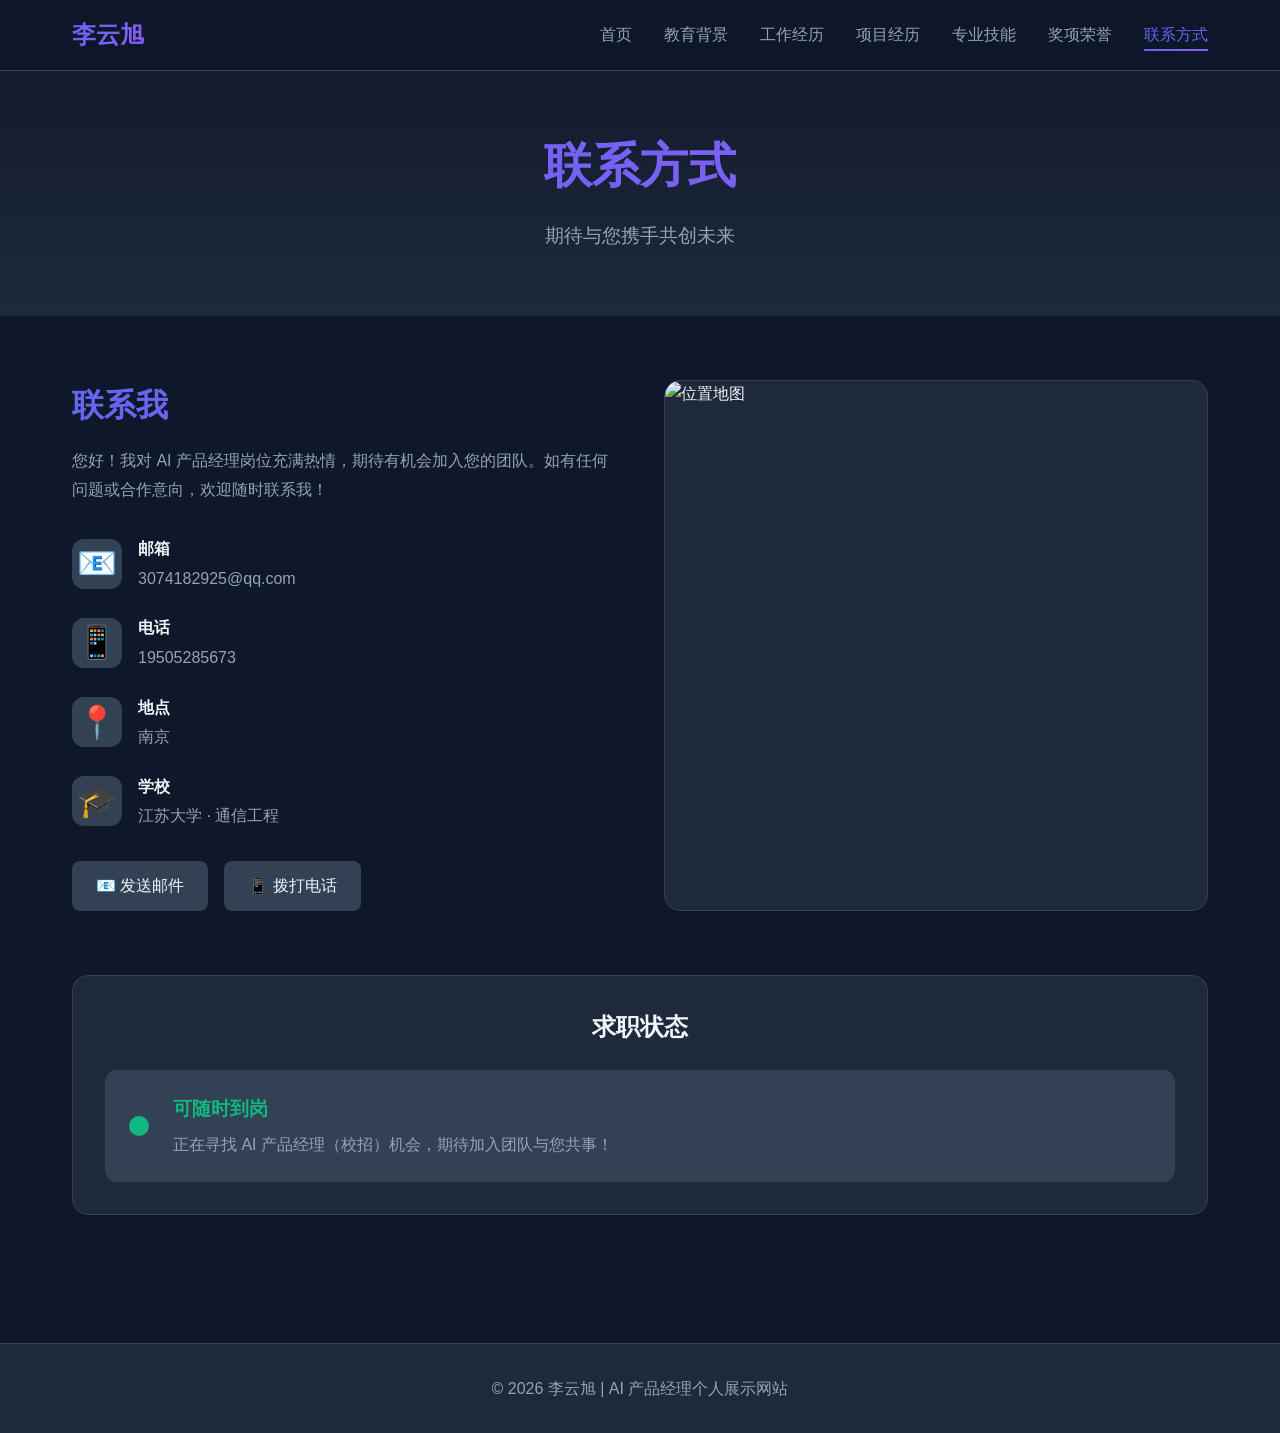
==== commit c5a17970: "Update contact.html" ====
--- a/contact.html
+++ b/contact.html
@@ -75,14 +75,17 @@
                         <a href="tel:19505285673" class="social-link">📱 拨打电话</a>
                     </div>
                 </div>
-
+                
                 <div class="contact-map">
+                    <img src="images/contact-map.jpg" alt="位置地图" class="map-image">
+                </div>
+                <!-- <div class="contact-map">
                     <div class="map-placeholder">
                         <div class="map-icon">📍</div>
                         <p>南京市</p>
                         <span>期待面对面交流</span>
                     </div>
-                </div>
+                </div> -->
             </div>
 
             <div class="availability">
@@ -104,4 +107,4 @@
 
     <script src="js/main.js"></script>
 </body>
-</html>+</html>
